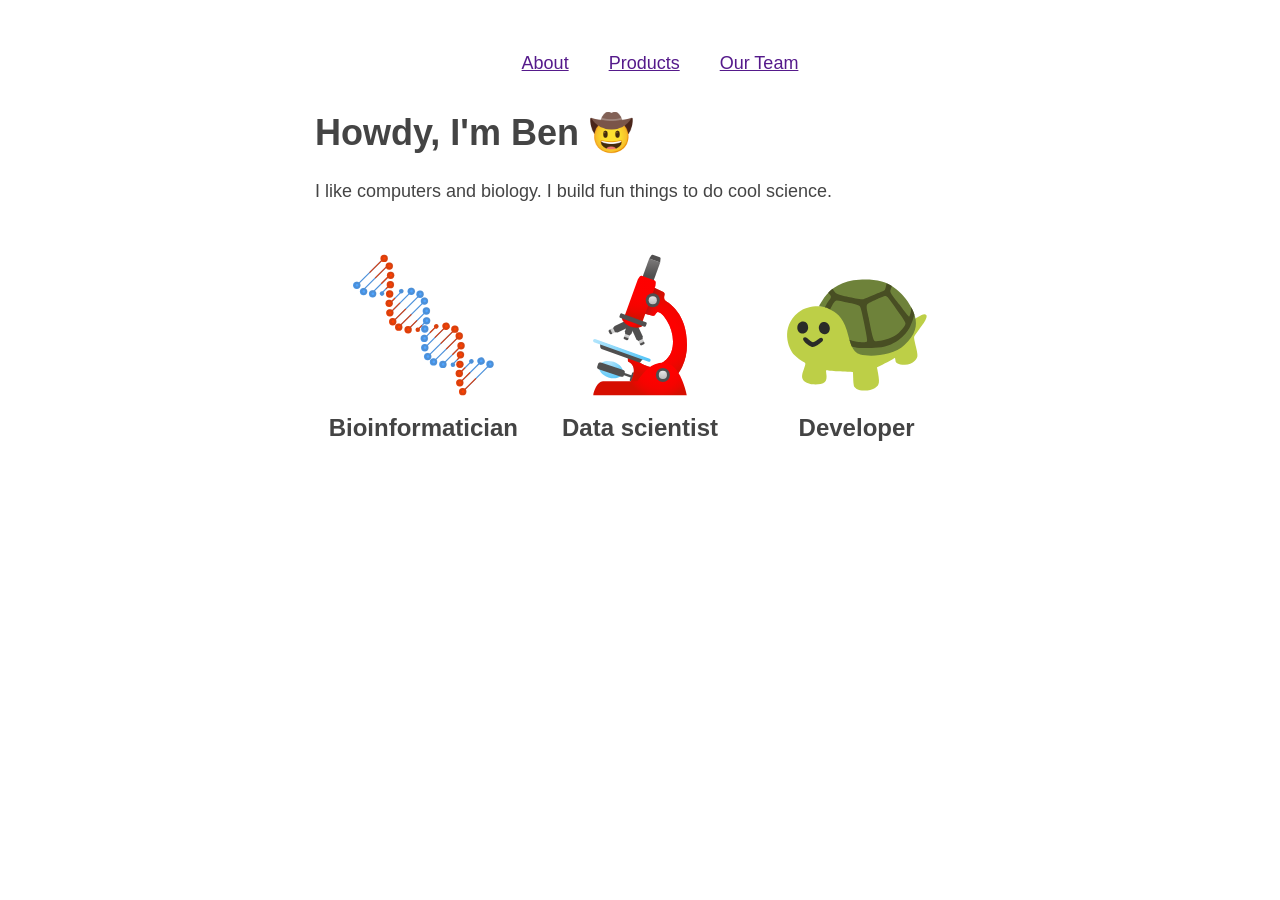
==== index.html @ 56080c50 "initial commit" ====
<!doctype html>
<html lang="en-GB">

<head>
    <meta charset="utf-8" />
    <meta name="viewport" content="width=device-width, initial-scale=1.0">
    <link rel="stylesheet" href="css/style.css">
    <title>My test page</title>
</head>

<body>
    <nav>
        <ul class="main-nav">
            <ul><a href="">About</a></ul>
            <ul><a href="">Products</a></ul>
            <ul><a href="">Our Team</a></ul>
        </ul>
    </nav>

    <h1>Howdy, I'm Ben 🤠</h1>
    <p>I like computers and biology. I build fun things to do cool science.</p>
    <br />

    <div class="flex-container">
        <div class="emoji-item">
            <img src="img/dna.svg" alt="Bioinformatician"/>
            <div class="text">Bioinformatician</div>
        </div>
        <div class="emoji-item">
            <img src="img/microscope.svg" alt="Data scientist"/>
            <div class="text">Data scientist</div>
        </div>
        <div class="emoji-item">
            <img src="img/turtle.svg" alt="Developer"/>
            <div class="text">Developer</div>
        </div>
    </div>

    <br />
    

</body>

</html>
---- css/style.css ----
body {
    max-width: 650px;
    margin: 40px auto;
    padding: 0 10px;
    font: 18px/1.5 -apple-system, BlinkMacSystemFont, "Segoe UI", Roboto, "Helvetica Neue", Arial, "Noto Sans", sans-serif, "Apple Color Emoji", "Segoe UI Emoji", "Segoe UI Symbol", "Noto Color Emoji";
    color: #444
}

h1,
h2,
h3 {
    line-height: 1.2
}

@media (prefers-color-scheme: dark) {
    body {
        color: #c9d1d9;
        background: #0d1117
    }

    a:link {
        color: #58a6ff
    }

    a:visited {
        color: #8e96f0
    }
}

.main-nav {
    display: flex;
    /* Display list items horizontally */
    justify-content: center;
    /* Center items horizontally */
    padding: 10px 0;
}

/* Media query for responsive design */
@media screen and (max-width: 768px) {
    .main-nav {
        flex-direction: column;
        /* Change to vertical layout on smaller screens */
        text-align: center;
        /* Center items vertically */
    }

    .main-nav li {
        margin: 10px 0;
        /* Add spacing between vertical items */
    }
}

.flex-container {
    display: flex;
    flex-wrap: wrap;
    justify-content: center;
    gap: 20px;
}

.emoji-item {
    display: flex;
    flex-direction: column;
    align-items: center;
    flex-basis: calc(33.33% - 20px);
    /* Distribute items evenly with some spacing */
    max-width: 250px;
    /* Set a maximum width for each item */
}

.emoji-item img {
    width: 100%;
    max-height: 150px;
}

.text {
    margin-top: 10px;
    font-size: 24px;
    font-weight: bold;
    text-align: center;
}
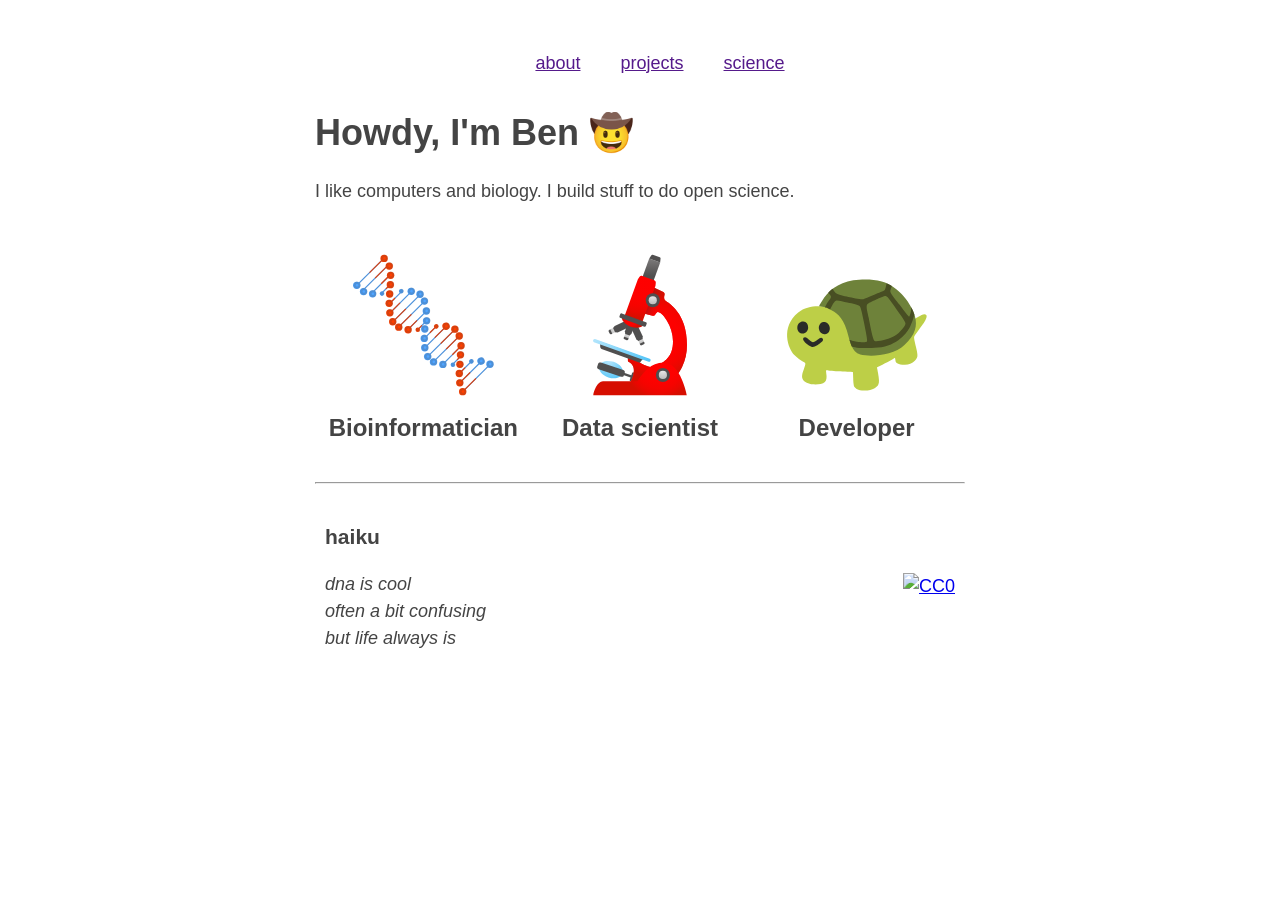
==== commit e48bc4e0: "add footer" ====
--- a/index.html
+++ b/index.html
@@ -1,44 +1,64 @@
 <!doctype html>
-<html lang="en-GB">
+<html lang="en">
 
 <head>
     <meta charset="utf-8" />
     <meta name="viewport" content="width=device-width, initial-scale=1.0">
+    <title>My test page</title>
+
     <link rel="stylesheet" href="css/style.css">
-    <title>My test page</title>
+    <script async src="./dist/browser.js"> </script>
+    <script async src="./js/cursor.js"> </script>
 </head>
 
 <body>
     <nav>
         <ul class="main-nav">
-            <ul><a href="">About</a></ul>
-            <ul><a href="">Products</a></ul>
-            <ul><a href="">Our Team</a></ul>
+            <ul><a href="">about</a></ul>
+            <ul><a href="">projects</a></ul>
+            <ul><a href="">science</a></ul>
         </ul>
     </nav>
 
     <h1>Howdy, I'm Ben 🤠</h1>
-    <p>I like computers and biology. I build fun things to do cool science.</p>
+    <p>I like computers and biology. I build stuff to do open science.</p>
     <br />
 
     <div class="flex-container">
         <div class="emoji-item">
-            <img src="img/dna.svg" alt="Bioinformatician"/>
+            <img src="img/dna.svg" alt="Bioinformatician" />
             <div class="text">Bioinformatician</div>
         </div>
         <div class="emoji-item">
-            <img src="img/microscope.svg" alt="Data scientist"/>
+            <img src="img/microscope.svg" alt="Data scientist" />
             <div class="text">Data scientist</div>
         </div>
         <div class="emoji-item">
-            <img src="img/turtle.svg" alt="Developer"/>
+            <img src="img/turtle.svg" alt="Developer" />
             <div class="text">Developer</div>
         </div>
     </div>
 
     <br />
-    
 
+    <footer>
+        <hr>
+        <div class="footer-content">
+            <div class="haiku">
+                <h3>haiku</h3>
+                <p><em>
+                        dna is cool<br>
+                        often a bit confusing<br>
+                        but life always is
+                    </em></p>
+            </div>
+            <div class="cc-license">
+                <a rel="license" href="http://creativecommons.org/publicdomain/zero/1.0/">
+                    <img src="http://i.creativecommons.org/p/zero/1.0/88x31.png" alt="CC0" />
+                </a>
+            </div>
+        </div>
+    </footer>
 </body>
 
 </html>
--- a/css/style.css
+++ b/css/style.css
@@ -77,4 +77,19 @@
     font-size: 24px;
     font-weight: bold;
     text-align: center;
+}
+
+.footer-content {
+    display: flex;
+    justify-content: space-between;
+    align-items: center;
+    padding: 10px;
+}
+
+.haiku {
+    text-align: left;
+}
+
+.cc-license {
+    text-align: right;
 }
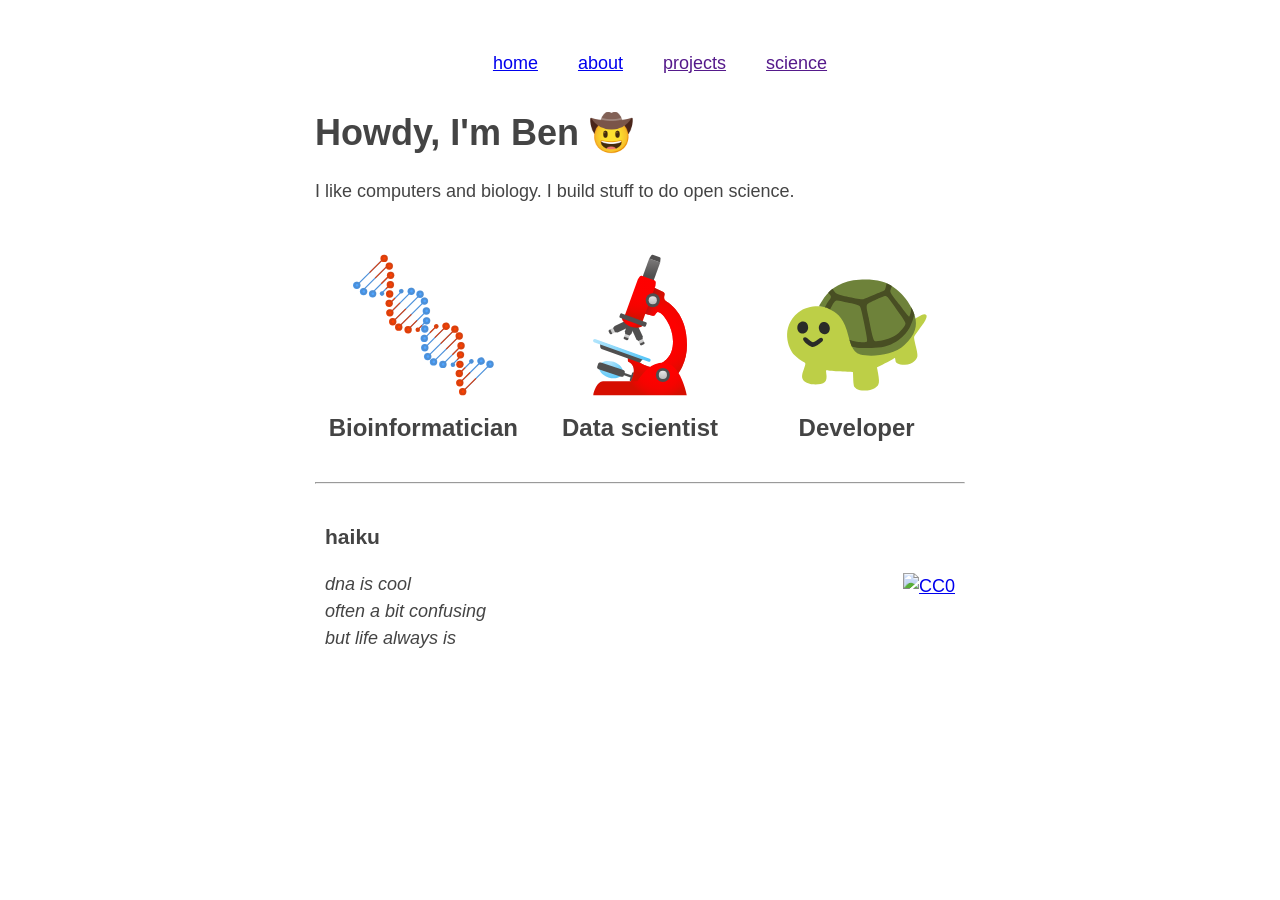
==== commit 5f3091f6: "add about me" ====
--- a/index.html
+++ b/index.html
@@ -4,7 +4,7 @@
 <head>
     <meta charset="utf-8" />
     <meta name="viewport" content="width=device-width, initial-scale=1.0">
-    <title>My test page</title>
+    <title>nebfield</title>
 
     <link rel="stylesheet" href="css/style.css">
     <script async src="./dist/browser.js"> </script>
@@ -14,7 +14,8 @@
 <body>
     <nav>
         <ul class="main-nav">
-            <ul><a href="">about</a></ul>
+            <ul><a href="index.html">home</a></ul>
+            <ul><a href="about.html">about</a></ul>
             <ul><a href="">projects</a></ul>
             <ul><a href="">science</a></ul>
         </ul>
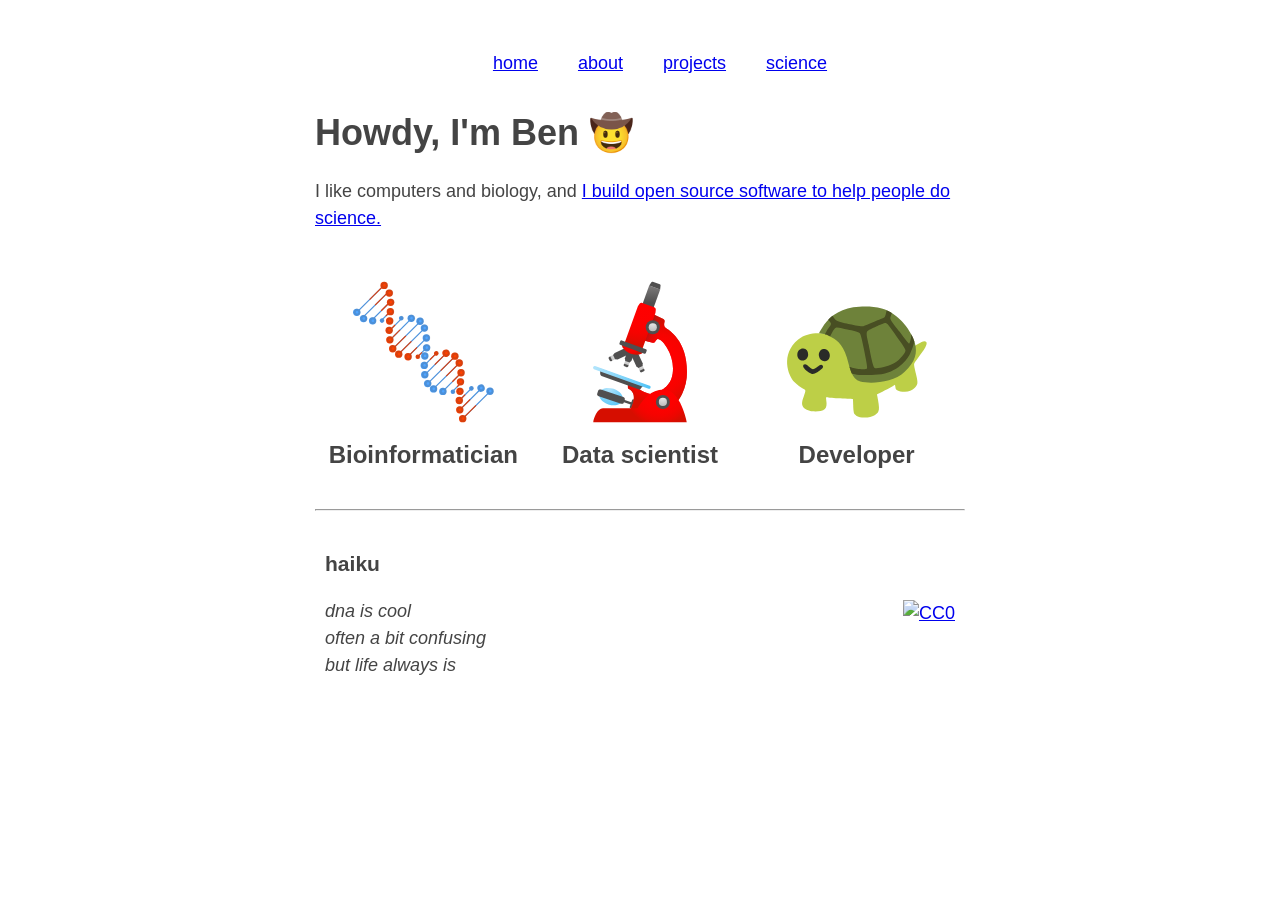
==== commit 0cdd140b: "first draft" ====
--- a/index.html
+++ b/index.html
@@ -16,13 +16,14 @@
         <ul class="main-nav">
             <ul><a href="index.html">home</a></ul>
             <ul><a href="about.html">about</a></ul>
-            <ul><a href="">projects</a></ul>
-            <ul><a href="">science</a></ul>
+            <ul><a href="projects.html">projects</a></ul>
+            <ul><a href="science.html">science</a></ul>
         </ul>
     </nav>
 
     <h1>Howdy, I'm Ben 🤠</h1>
-    <p>I like computers and biology. I build stuff to do open science.</p>
+    <p>I like computers and biology, and <a href="https://github.com/nebfield">I build open source software to help
+            people do science.</a></p>
     <br />
 
     <div class="flex-container">
--- a/css/style.css
+++ b/css/style.css
@@ -3,7 +3,9 @@
     margin: 40px auto;
     padding: 0 10px;
     font: 18px/1.5 -apple-system, BlinkMacSystemFont, "Segoe UI", Roboto, "Helvetica Neue", Arial, "Noto Sans", sans-serif, "Apple Color Emoji", "Segoe UI Emoji", "Segoe UI Symbol", "Noto Color Emoji";
-    color: #444
+    color: #444;
+    cursor: url("data:image/svg+xml;utf8,<svg xmlns='http://www.w3.org/2000/svg'  width='50' height='60' viewport='0 0 100 100' style='fill:black;font-size:30px;'><text y='50%'>🐢</text></svg>") 16 0, auto;
+    /*!emojicursor.app*/
 }
 
 h1,
@@ -23,7 +25,7 @@
     }
 
     a:visited {
-        color: #8e96f0
+        color: #58a6ff
     }
 }
 
@@ -33,6 +35,7 @@
     justify-content: center;
     /* Center items horizontally */
     padding: 10px 0;
+    cursor: default;
 }
 
 /* Media query for responsive design */
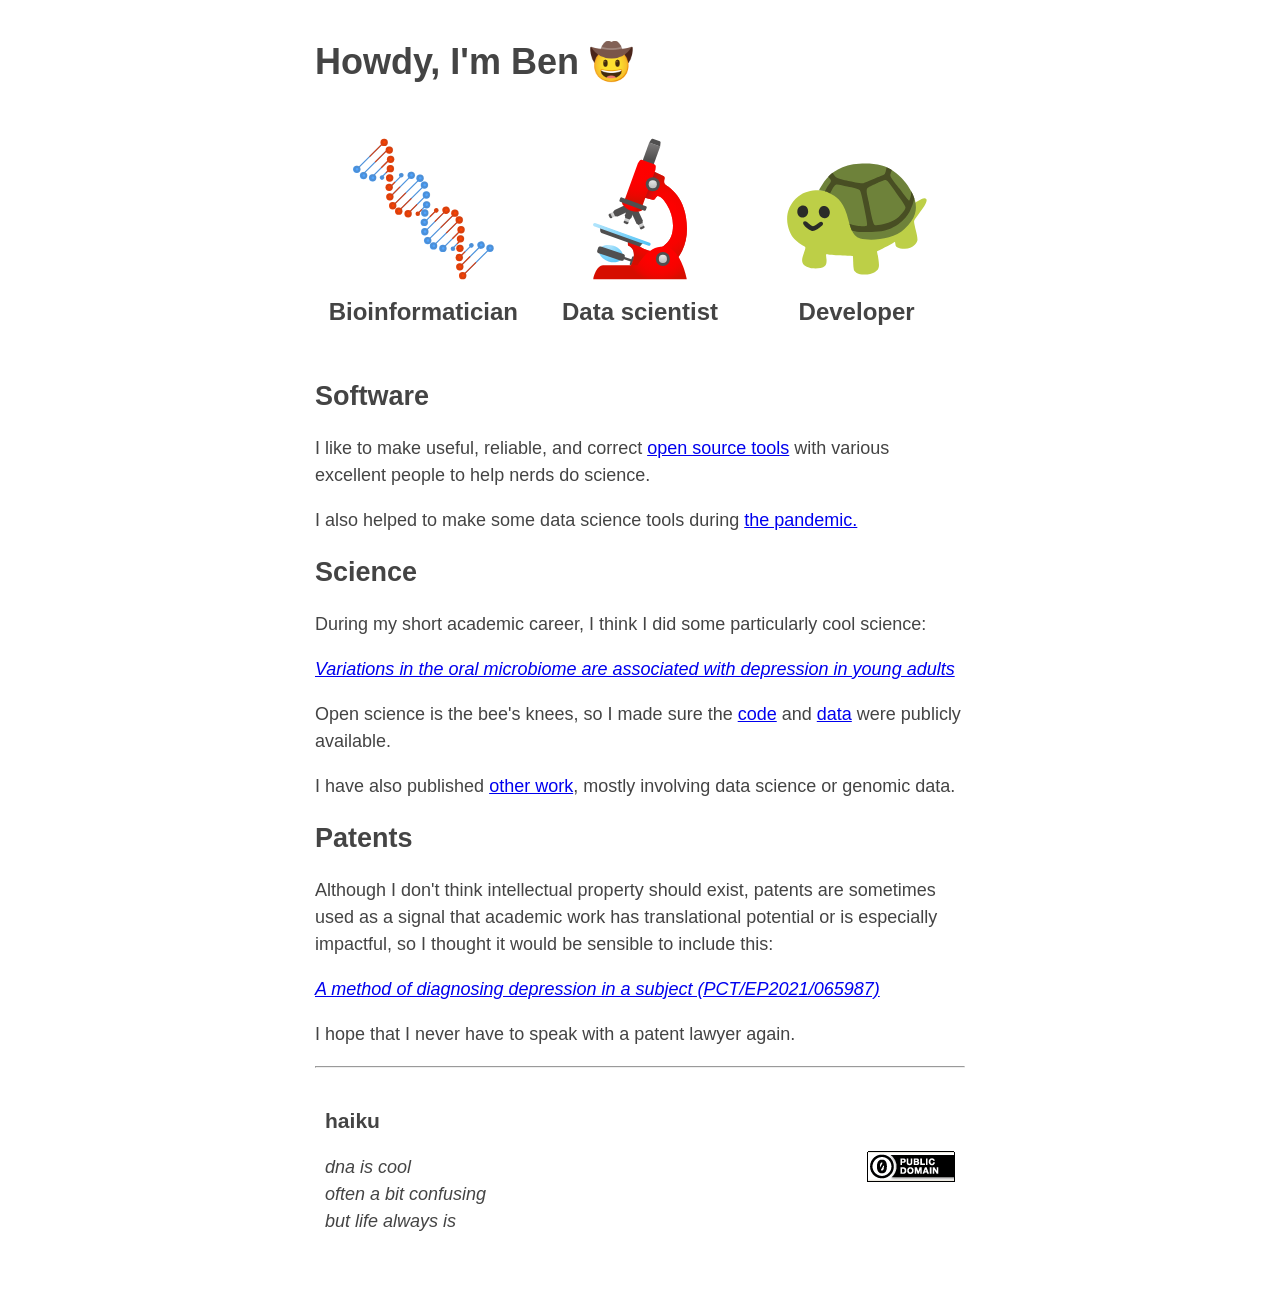
==== commit 8695e9b6: "update" ====
--- a/index.html
+++ b/index.html
@@ -12,18 +12,8 @@
 </head>
 
 <body>
-    <nav>
-        <ul class="main-nav">
-            <ul><a href="index.html">home</a></ul>
-            <ul><a href="about.html">about</a></ul>
-            <ul><a href="projects.html">projects</a></ul>
-            <ul><a href="science.html">science</a></ul>
-        </ul>
-    </nav>
+    <h1>Howdy, I'm Ben 🤠</h1>
 
-    <h1>Howdy, I'm Ben 🤠</h1>
-    <p>I like computers and biology, and <a href="https://github.com/nebfield">I build open source software to help
-            people do science.</a></p>
     <br />
 
     <div class="flex-container">
@@ -43,6 +33,39 @@
 
     <br />
 
+    <h2>Software</h2>
+
+    <p>I like to make useful, reliable, and correct <a href="https://github.com/nebfield">open source tools</a> with various excellent people to help nerds do science. </p>
+
+    <p>I also helped to make some data science tools during <a href="https://www.ulster.ac.uk/news/2020/july/ulster-researchers-support-the-response-to-covid-19">the pandemic.</a></p>
+
+    <h2>Science</h2>
+
+    <p>During my short academic career, I think I did some particularly cool science:</p>
+
+    <p><cite><a href="https://www.nature.com/articles/s41598-021-94498-6">Variations in the oral microbiome are
+                associated with depression in young adults</a></cite></p>
+
+    <p>Open science is the bee's knees, so I made sure the <a
+            href="https://github.com/nebfield/student-oral-wellbeing">code</a> and <a
+            href="https://www.ebi.ac.uk/ena/browser/view/PRJEB44565">data</a> were publicly available.</p>
+
+    <p>I have also published <a href="https://scholar.google.com/citations?user=XHbvdtcAAAAJ&hl=en&oi=ao">other
+            work</a>, mostly involving data science or genomic data.</p>
+
+    <h2>Patents</h2>
+
+    <p>Although I don't think intellectual property should exist, patents are sometimes used as a signal that academic
+        work has translational potential or is especially impactful, so I thought it would be sensible to include this:
+    </p>
+
+    <p><cite><a href="https://patentscope.wipo.int/search/en/detail.jsf?docId=WO2021250285">A method of diagnosing
+                depression in a subject (PCT/EP2021/065987)</a></cite></p>
+
+    <p>I hope that I never have to speak with a patent lawyer again.</p>
+
+    
+
     <footer>
         <hr>
         <div class="footer-content">
@@ -56,11 +79,11 @@
             </div>
             <div class="cc-license">
                 <a rel="license" href="http://creativecommons.org/publicdomain/zero/1.0/">
-                    <img src="http://i.creativecommons.org/p/zero/1.0/88x31.png" alt="CC0" />
+                    <img src="img/cc0.png" alt="CC0" />
                 </a>
             </div>
         </div>
     </footer>
 </body>
 
-</html>+</html>
--- a/css/style.css
+++ b/css/style.css
@@ -6,6 +6,14 @@
     color: #444;
     cursor: url("data:image/svg+xml;utf8,<svg xmlns='http://www.w3.org/2000/svg'  width='50' height='60' viewport='0 0 100 100' style='fill:black;font-size:30px;'><text y='50%'>🐢</text></svg>") 16 0, auto;
     /*!emojicursor.app*/
+}
+
+a:link {
+    color: #0000EE
+}
+
+a:visited {
+    color: #0000EE
 }
 
 h1,
